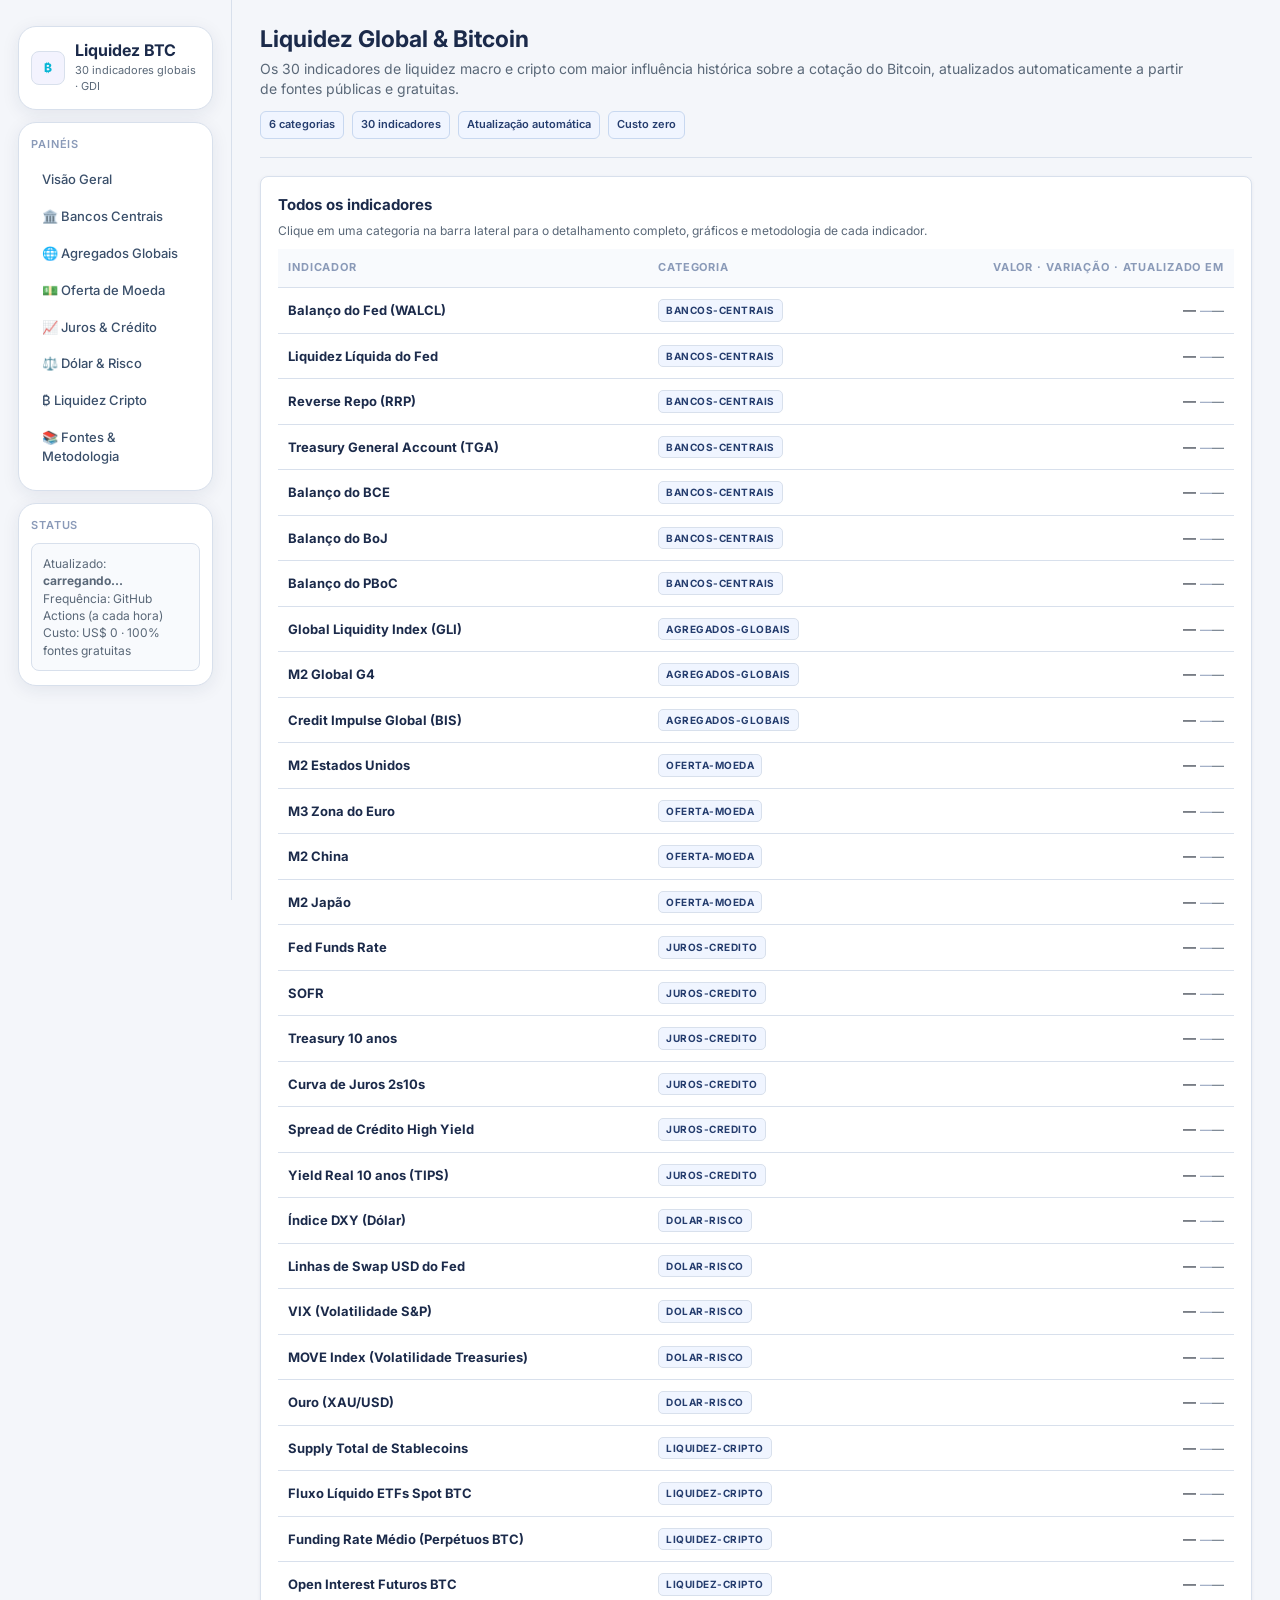
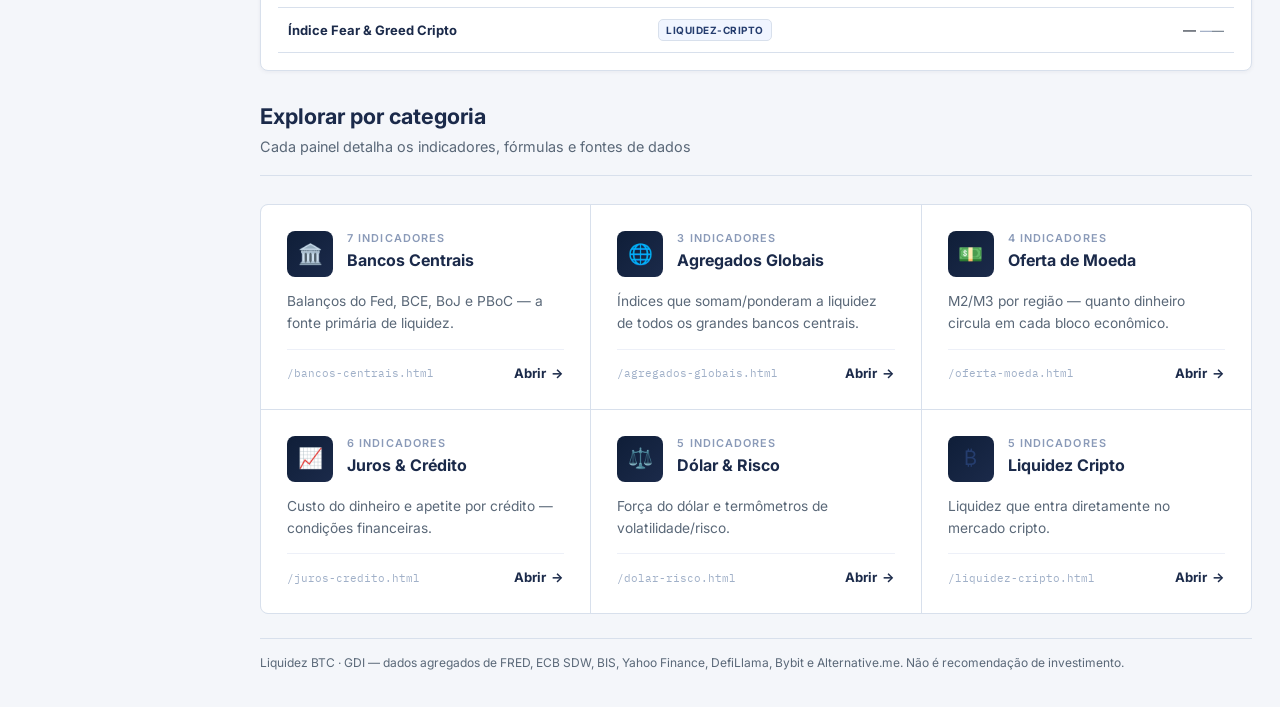
==== index.html @ 30fcf415 "Add files via upload" ====
<!DOCTYPE html>
<html lang="pt-BR">
<head>
<meta charset="UTF-8">
<meta name="viewport" content="width=device-width, initial-scale=1">
<title>Liquidez Global &amp; Bitcoin · GDI</title>
<link rel="stylesheet" href="./design/gdi.css">
<style>
  .layout{ min-height:100vh; }
  .sidebar{ position:sticky; top:0; height:100vh; }
  .master-table td.name{ font-weight:700; color:var(--label); }
  .cat-badge{
    display:inline-block; font-size:10px; font-weight:700; letter-spacing:.05em;
    text-transform:uppercase; padding:3px 7px; border-radius:5px;
    background:var(--surface-2); color:var(--blue); border:1px solid var(--border);
  }
</style>
</head>
<body data-page="overview">

<div class="layout">

  <aside class="sidebar">
    <div class="nav-group">
      <div class="brand">
        <div class="brand-badge">₿</div>
        <div>
          <h1>Liquidez BTC</h1>
          <p>30 indicadores globais · GDI</p>
        </div>
      </div>
    </div>

    <div class="nav-group">
      <div class="nav-title">Painéis</div>
      <nav class="nav">
        <a href="./index.html" data-nav="overview">Visão Geral</a>
        <a href="./bancos-centrais.html" data-nav="bancos-centrais">🏛️ Bancos Centrais</a>
        <a href="./agregados-globais.html" data-nav="agregados-globais">🌐 Agregados Globais</a>
        <a href="./oferta-moeda.html" data-nav="oferta-moeda">💵 Oferta de Moeda</a>
        <a href="./juros-credito.html" data-nav="juros-credito">📈 Juros &amp; Crédito</a>
        <a href="./dolar-risco.html" data-nav="dolar-risco">⚖️ Dólar &amp; Risco</a>
        <a href="./liquidez-cripto.html" data-nav="liquidez-cripto">₿ Liquidez Cripto</a>
        <a href="./fontes.html" data-nav="fontes">📚 Fontes &amp; Metodologia</a>
      </nav>
    </div>

    <div class="nav-group">
      <div class="nav-title">Status</div>
      <div class="notice">
        Atualizado: <strong id="last-update">carregando…</strong><br>
        Frequência: GitHub Actions (a cada hora)<br>
        Custo: US$ 0 · 100% fontes gratuitas
      </div>
    </div>
  </aside>

  <main class="main">

    <div class="page-hero">
      <div>
        <h2>Liquidez Global &amp; Bitcoin</h2>
        <p>Os 30 indicadores de liquidez macro e cripto com maior influência histórica sobre a cotação do Bitcoin, atualizados automaticamente a partir de fontes públicas e gratuitas.</p>
        <div class="meta-row">
          <span class="chip">6 categorias</span>
          <span class="chip">30 indicadores</span>
          <span class="chip">Atualização automática</span>
          <span class="chip">Custo zero</span>
        </div>
      </div>
    </div>

    <div class="section" style="padding:0 0 30px;">
      <div class="panel">
        <h4>Todos os indicadores</h4>
        <p class="small">Clique em uma categoria na barra lateral para o detalhamento completo, gráficos e metodologia de cada indicador.</p>
        <div class="table-wrap">
          <table class="master-table">
            <thead>
              <tr>
                <th>Indicador</th>
                <th>Categoria</th>
                <th class="num">Valor · Variação · Atualizado em</th>
              </tr>
            </thead>
            <tbody id="master-tbody">
              <!-- Linhas geradas via JS a partir de INDICATORS -->
            </tbody>
          </table>
        </div>
      </div>
    </div>

    <div class="section" style="padding:0;">
      <div class="section-inner" style="padding:0;">
        <div class="section-head">
          <div>
            <div class="section-h">Explorar por categoria</div>
            <p class="section-p">Cada painel detalha os indicadores, fórmulas e fontes de dados</p>
          </div>
        </div>
        <div class="cards-grid" id="category-cards">
          <!-- Cards gerados via JS a partir de CATEGORIES -->
        </div>
      </div>
    </div>

    <div class="footer-inner">
      Liquidez BTC · GDI — dados agregados de FRED, ECB SDW, BIS, Yahoo Finance, DefiLlama, Bybit e Alternative.me. Não é recomendação de investimento.
    </div>

  </main>
</div>

<script src="./assets/indicators.js"></script>
<script>
  const catMeta = {
    'bancos-centrais': { desc: 'Balanços do Fed, BCE, BoJ e PBoC — a fonte primária de liquidez.', icon: '🏛️' },
    'agregados-globais': { desc: 'Índices que somam/ponderam a liquidez de todos os grandes bancos centrais.', icon: '🌐' },
    'oferta-moeda': { desc: 'M2/M3 por região — quanto dinheiro circula em cada bloco econômico.', icon: '💵' },
    'juros-credito': { desc: 'Custo do dinheiro e apetite por crédito — condições financeiras.', icon: '📈' },
    'dolar-risco': { desc: 'Força do dólar e termômetros de volatilidade/risco.', icon: '⚖️' },
    'liquidez-cripto': { desc: 'Liquidez que entra diretamente no mercado cripto.', icon: '₿' },
  };

  // Master table — cada linha vira uma célula única com data-metric contendo
  // os três campos (value/delta/as_of) que o data_loader.js sabe preencher.
  const tbody = document.getElementById('master-tbody');
  INDICATORS.forEach((ind) => {
    const tr = document.createElement('tr');
    const td = document.createElement('td');
    td.className = 'name';
    td.textContent = ind.name;

    const tdCat = document.createElement('td');
    tdCat.innerHTML = `<span class="cat-badge">${ind.cat}</span>`;

    const tdVal = document.createElement('td');
    tdVal.className = 'num';
    tdVal.setAttribute('data-metric', ind.id);
    tdVal.setAttribute('data-unit', ind.unit);
    tdVal.innerHTML = `<span data-field="value">—</span> <span class="delta neu" data-field="delta">—</span>`;

    const tdAsOf = document.createElement('td');
    tdAsOf.innerHTML = `<span class="small" data-field="as_of">—</span>`;
    tdVal.appendChild(tdAsOf.firstElementChild);

    tr.appendChild(td);
    tr.appendChild(tdCat);
    tr.appendChild(tdVal);
    tbody.appendChild(tr);
  });

  // Category cards
  const catCards = document.getElementById('category-cards');
  CATEGORIES.forEach((cat) => {
    const count = INDICATORS.filter(i => i.cat === cat.key).length;
    const a = document.createElement('a');
    a.className = 'card-home';
    a.href = `./${cat.page}`;
    a.innerHTML = `
      <div class="card-top">
        <div class="card-icon">${cat.icon}</div>
        <div class="card-meta">
          <div class="card-tag">${count} indicadores</div>
          <div class="card-name">${cat.label}</div>
        </div>
      </div>
      <div class="card-desc">${catMeta[cat.key]?.desc || ''}</div>
      <div class="card-footer">
        <span class="card-path">/${cat.page}</span>
        <span class="card-cta">Abrir</span>
      </div>
    `;
    catCards.appendChild(a);
  });
</script>
<script src="./assets/data_loader.js"></script>
</body>
</html>
---- design/gdi.css ----
/* ═══════════════════════════════════════════════════════════════
   GDI Design System — gdi.css
   Versão unificada · autocontida · sem dependências externas
   Cobre: homepage, layout sidebar, trading desk, monitor, tabelas,
          cards, painéis, botões, chips, hero, footer, responsivo.
   Uso: <link rel="stylesheet" href="../design/gdi.css">
        (ajuste o caminho relativo conforme a profundidade do subsite)
══════════════════════════════════════════════════════════════ */

/* ── Fontes ────────────────────────────────────────────────── */
@import url('https://fonts.googleapis.com/css2?family=Inter:wght@400;500;600;700;800&family=IBM+Plex+Mono:wght@500;700&display=swap');

/* ── Tokens de design ───────────────────────────────────────── */
:root {
  /* Fundos */
  --bg:         #f4f6fa;
  --surface:    #ffffff;
  --surface-2:  #f0f5ff;
  --panel:      #ffffff;    /* alias para surface — usado no trading desk */
  --panel-2:    #f8fafd;

  /* Bordas */
  --border:     #d8e0ec;
  --line:       #d8e0ec;    /* alias para border — usado no monitor */
  --line-soft:  #e8eef8;

  /* Texto */
  --text:       #111928;
  --muted:      #5a6878;
  --label:      #1b2a4a;

  /* Semânticos */
  --green:      #16a34a;
  --red:        #dc2626;
  --blue:       #253d6e;
  --amber:      #d97706;

  /* Accent (indigo — usado no trading desk) */
  --accent:        rgba(99,102,241,.08);
  --accent-border: rgba(99,102,241,.20);
  --accent-solid:  #6366f1;
  --accent2:       #06b6d4;  /* cyan — badge da sidebar */

  /* Sombra e radius padrão */
  --shadow: 0 4px 18px rgba(27,42,74,.08);
  --radius: 18px;
}

/* ── Reset ─────────────────────────────────────────────────── */
*, *::before, *::after { box-sizing: border-box; margin: 0; padding: 0; }
html { scroll-behavior: smooth; }
body {
  font-family: 'Inter', 'Segoe UI', Arial, sans-serif;
  font-size: 14px;
  line-height: 1.45;
  background: var(--bg);
  color: var(--text);
}
a { color: var(--blue); text-decoration: none; }
a:hover { text-decoration: underline; }

/* ══════════════════════════════════════════════════════════════
   LAYOUT — sidebar + main
   Usado em: monitor/, trading_desk/ e qualquer subsite com nav lateral
   Header fixo total = 168px (ticker 42px + navbar 126px via navbar.js)
   Para sites SEM navbar.js, remova o min-height calc e o top das sidebars
══════════════════════════════════════════════════════════════ */
.layout {
  display: grid;
  grid-template-columns: 232px minmax(0, 1fr);
  min-height: calc(100vh - 168px);
}

/* Sidebar — padrão Monitor (offset só navbar = 126px) */
.sidebar {
  position: sticky;
  top: 126px;
  height: calc(100vh - 126px);
  overflow-y: auto;
  background: var(--bg);
  border-right: 1px solid var(--border);
  padding: 26px 18px;
}

/* Sidebar — Trading Desk (offset ticker + navbar = 168px) */
.sidebar.td-offset {
  top: 168px;
  height: calc(100vh - 168px);
}

/* Main content — Monitor */
.main {
  padding: 26px 28px 34px;
  min-width: 0;
  background: var(--bg);
}

/* Main content — Trading Desk */
.td-main {
  padding: 26px 28px 34px;
  min-width: 0;
  background: var(--bg);
}

/* ── Sidebar — Nav Groups ───────────────────────────────────── */
.nav-group {
  background: var(--surface);
  border: 1px solid var(--border);
  border-radius: var(--radius);
  box-shadow: var(--shadow);
  padding: 14px 12px;
}
.nav-group + .nav-group { margin-top: 12px; }
.sidebar .nav-group:first-child {
  min-height: 80px;
  display: flex;
  align-items: center;
}

/* ── Brand card (sidebar) ───────────────────────────────────── */
.brand { display: flex; gap: 10px; align-items: center; }
.brand-badge {
  width: 34px; height: 34px;
  border: 1px solid var(--border);
  border-radius: 8px;
  display: flex; align-items: center; justify-content: center;
  color: var(--accent2);
  font-weight: 800;
  font-size: 12px;
  background: var(--accent);
  flex-shrink: 0;
}
.brand h1 { font-size: 16px; margin: 0; line-height: 1.15; color: var(--label); }
.brand p  { margin: 4px 0 0; color: var(--muted); font-size: 11px; }

/* ── Nav links (sidebar) ────────────────────────────────────── */
.nav-title {
  font-size: 11px; font-weight: 600;
  text-transform: uppercase; letter-spacing: .08em;
  color: #8a9ab8; margin-bottom: 9px;
}
.nav a {
  display: block; font-size: 13px; font-weight: 500; color: #3a4f6a;
  padding: 7px 10px; border-radius: 4px; margin-bottom: 2px;
  border: 1px solid transparent; transition: all .15s; text-decoration: none;
}
.nav a:hover  { background: var(--surface-2); color: var(--label); text-decoration: none; }
.nav a.active { background: var(--label); color: #fff; pointer-events: none; }

/* Notice / Status box */
.notice {
  background: var(--panel-2); border: 1px solid var(--border);
  border-radius: 8px; padding: 11px; color: var(--muted); font-size: 12px;
}

/* ══════════════════════════════════════════════════════════════
   HOMEPAGE — Hero + Cards Grid
══════════════════════════════════════════════════════════════ */
.hero {
  background: linear-gradient(135deg, #1b2a4a 0%, #253d6e 60%, #1b2a4a 100%);
  padding: 36px 48px;
  position: relative;
  overflow: hidden;
}
.hero::before {
  content: '';
  position: absolute; right: -100px; top: -100px;
  width: 500px; height: 500px; border-radius: 50%;
  background: rgba(255,255,255,.04); pointer-events: none;
}
.hero-inner {
  max-width: 1280px; margin: 0 auto;
  display: grid; grid-template-columns: 1fr 240px; gap: 30px; align-items: center;
}
.hero-eyebrow {
  font-size: .62rem; font-weight: 600; letter-spacing: .18em;
  text-transform: uppercase; color: rgba(255,255,255,.45); margin-bottom: 9px;
}
.hero h1 {
  font-size: clamp(1.1rem, 2vw, 1.7rem); font-weight: 700;
  line-height: 1.1; letter-spacing: -.03em; color: #fff; margin-bottom: 9px;
}
.hero-sub {
  font-size: .82rem; color: rgba(255,255,255,.55);
  line-height: 1.6; margin-bottom: 16px; max-width: 500px;
}
.hero-actions { display: flex; gap: 7px; flex-wrap: wrap; }

.hero-btn-white {
  background: #fff; color: #1b2a4a;
  padding: 6px 13px; border-radius: 4px;
  font-size: .78rem; font-weight: 700; border: none; cursor: pointer; transition: all .18s;
}
.hero-btn-white:hover { background: #f0f4fa; }

.hero-btn-outline {
  border: 1.5px solid rgba(255,255,255,.35); color: #fff;
  padding: 5px 11px; border-radius: 4px;
  font-size: .76rem; font-weight: 500; background: transparent; cursor: pointer; transition: all .18s;
}
.hero-btn-outline:hover { border-color: rgba(255,255,255,.7); }

.hero-right {
  background: rgba(255,255,255,.07); border: 1px solid rgba(255,255,255,.12);
  border-radius: 8px; padding: 14px; display: flex; flex-direction: column; gap: 10px;
}
.stat-block { display: flex; flex-direction: column; gap: 2px; padding-bottom: 9px; border-bottom: 1px solid rgba(255,255,255,.10); }
.stat-block:last-child { border-bottom: none; padding-bottom: 0; }
.stat-num   { font-size: 1.1rem; font-weight: 700; color: #fff; letter-spacing: -.03em; }
.stat-label { font-size: .68rem; color: rgba(255,255,255,.45); font-weight: 500; }
.stat-change { font-size: .66rem; color: #4ade80; font-weight: 600; }

/* ── Section wrapper (homepage) ─────────────────────────────── */
.section { padding: 56px 48px; }
.section-inner { max-width: 1280px; margin: 0 auto; }
.section-head {
  display: flex; align-items: center; justify-content: space-between;
  margin-bottom: 28px; border-bottom: 1px solid var(--border); padding-bottom: 18px;
}
.section-h { font-size: 1.35rem; font-weight: 700; color: var(--label); }
.section-p { color: var(--muted); font-size: .9rem; margin-top: 4px; }
.section-action {
  font-size: .86rem; font-weight: 600; color: var(--label);
  display: flex; align-items: center; gap: 6px;
}
.section-action::after { content: '→'; }

/* ── Cards Grid (homepage — 3 colunas) ──────────────────────── */
.cards-grid {
  display: grid; grid-template-columns: repeat(3, 1fr);
  gap: 1px; background: var(--border);
  border: 1px solid var(--border); border-radius: 8px; overflow: hidden;
}
.card-home {
  background: var(--surface); padding: 26px;
  display: flex; flex-direction: column; gap: 14px;
  transition: background .18s; position: relative;
}
.card-home:hover { background: var(--surface-2); }
.card-top   { display: flex; align-items: flex-start; gap: 14px; }
.card-icon  {
  width: 46px; height: 46px; border-radius: 8px;
  background: linear-gradient(135deg, #0f1e38, #1b2a4a);
  display: grid; place-items: center; font-size: 1.25rem; flex-shrink: 0;
}
.card-meta  { flex: 1; }
.card-tag   {
  font-size: .68rem; font-weight: 600; letter-spacing: .1em;
  text-transform: uppercase; color: #8a9ab8; margin-bottom: 4px;
}
.card-name  { font-size: 1rem; font-weight: 700; color: var(--label); line-height: 1.2; }
.card-desc  { font-size: .86rem; color: var(--muted); line-height: 1.58; flex: 1; }
.card-footer {
  display: flex; align-items: center; justify-content: space-between;
  padding-top: 14px; border-top: 1px solid #edf0f8; margin-top: auto;
}
.card-path { font-size: .7rem; color: #a0b0c8; font-family: 'IBM Plex Mono', monospace; }
.card-cta  {
  font-size: .82rem; font-weight: 700; color: var(--label);
  display: flex; align-items: center; gap: 5px;
}
.card-cta::after { content: '→'; transition: transform .15s; }
.card-home:hover .card-cta::after { transform: translateX(4px); }

/* ══════════════════════════════════════════════════════════════
   CONTEÚDO INTERNO — Monitor, Trading Desk, subsites
══════════════════════════════════════════════════════════════ */

/* ── Hero de página interna ─────────────────────────────────── */
.page-hero {
  display: flex; align-items: flex-end; justify-content: space-between;
  gap: 18px; padding-bottom: 18px;
  border-bottom: 1px solid var(--line); margin-bottom: 18px;
}
.page-hero h2 { margin: 0 0 6px; font-size: 23px; line-height: 1.16; color: var(--label); }
.page-hero p  { margin: 0; color: var(--muted); max-width: 940px; }
.page-title {
  margin: 0 0 14px;
  font-size: clamp(2rem, 4vw, 3.4rem);
  line-height: 1; letter-spacing: -.04em; color: var(--label);
}

/* ── Chips / Pills / Meta ───────────────────────────────────── */
.meta-row { display: flex; gap: 8px; flex-wrap: wrap; margin-top: 12px; }
.chip {
  border: 1px solid #c8d8f0; border-radius: 6px; padding: 5px 8px;
  color: var(--blue); background: var(--surface-2); font-size: 11px; font-weight: 600;
}
.source-pill {
  display: inline-flex; border: 1px solid #c8d8f0; border-radius: 6px;
  padding: 4px 7px; color: var(--blue); font-size: 12px; background: var(--surface-2);
}
.pill {
  border: 1px solid var(--border); background: var(--accent); padding: 8px 12px;
  border-radius: 999px; font-weight: 700; font-size: .9rem; color: var(--accent-solid);
}

/* ── Subnav / Submenu (pill-style) ──────────────────────────── */
.subnav, .submenu {
  display: flex; flex-wrap: wrap; gap: 10px; margin-bottom: 14px;
}
.subnav a, .submenu a {
  text-decoration: none; border: 1px solid var(--border); border-radius: 999px;
  padding: 8px 14px; background: transparent;
  font-weight: 700; color: var(--text); transition: .15s ease;
}
.subnav a:hover, .submenu a:hover { background: var(--surface-2); border-color: var(--label); color: var(--label); }
.subnav a.active, .submenu a.active { background: var(--label); color: #fff; border-color: var(--label); }

/* ── Botões ─────────────────────────────────────────────────── */
.btn {
  display: inline-flex; align-items: center; justify-content: center;
  min-height: 34px; padding: 8px 11px; border-radius: 6px;
  border: 1px solid #d0d8e8; background: var(--surface); color: var(--label);
  font-weight: 650; transition: all .15s; cursor: pointer; text-decoration: none;
  appearance: none;
}
.btn:hover { border-color: var(--label); background: var(--surface-2); text-decoration: none; }

/* Variante pill (trading desk) */
.btn-pill {
  border-radius: 999px; padding: 10px 16px;
  border: 1px solid var(--border); background: var(--panel);
  color: var(--text); font-weight: 700;
}
.btn-pill:hover { background: var(--surface-2); border-color: var(--label); color: var(--label); }

/* ── Cards de Métricas (4 colunas — Monitor) ────────────────── */
.card-grid {
  display: grid; grid-template-columns: repeat(4, minmax(0,1fr));
  gap: 10px; margin: 0 0 20px;
}
.card {
  background: var(--surface); border: 1px solid var(--line);
  border-radius: 8px; padding: 13px;
  box-shadow: 0 1px 4px rgba(27,42,74,.06);
}
.card h3 {
  margin: 0 0 6px; color: var(--muted); font-size: 12px; font-weight: 650;
  text-transform: uppercase; letter-spacing: .05em;
}
.metric     { font-size: 22px; font-weight: 800; line-height: 1.1; color: var(--label); }
.metric small { font-size: 13px; color: var(--text); font-weight: 650; }
.delta      { margin-top: 7px; font-size: 12px; }
.delta.pos, .btc-change.pos, .positive { color: var(--green); }
.delta.neg, .btc-change.neg, .negative { color: var(--red); }
.delta.neu, .btc-change.neu, .neutral  { color: #8a9ab8; }

/* ── Painéis / Sections ─────────────────────────────────────── */
.panel, .section-block {
  background: var(--surface); border: 1px solid var(--line);
  border-radius: 8px; padding: 17px;
  box-shadow: 0 1px 4px rgba(27,42,74,.06);
}
.panel + .panel { margin-top: 18px; }
.panel h4 { margin: 0 0 6px; font-size: 15px; color: var(--label); }
.small    { font-size: 12px; color: var(--muted); }

/* ── Big Panel (trading desk) ───────────────────────────────── */
.big-panel {
  background: var(--panel); border: 1px solid var(--border); border-radius: var(--radius);
  box-shadow: var(--shadow); padding: 14px;
}
.section-title { font-weight: 800; font-size: 1.05rem; margin: 0 0 10px; color: var(--label); }
.section-header {
  display: flex; align-items: center; justify-content: space-between;
  gap: 12px; margin-bottom: 10px; flex-wrap: wrap;
}

/* ── Mini cards (trading desk) ──────────────────────────────── */
.mini-card {
  background: var(--panel); border: 1px solid var(--border); border-radius: var(--radius);
  box-shadow: var(--shadow); padding: 16px;
}
.mini-card h3 { margin: 0 0 12px; font-size: 1.1rem; color: var(--label); }

/* ── Tabelas ────────────────────────────────────────────────── */
.table-wrap { overflow: auto; margin-top: 10px; }
table { width: 100%; border-collapse: collapse; min-width: 900px; }
th, td {
  border-bottom: 1px solid var(--line); padding: 11px 10px;
  text-align: left; vertical-align: middle;
}
th {
  color: #8a9ab8; font-size: 11px; text-transform: uppercase;
  letter-spacing: .08em; white-space: nowrap; background: var(--panel-2);
}
td { font-size: 13px; color: var(--text); }
td.num, th.num { text-align: right; }
tr:hover td { background: var(--panel-2); }

/* Tabela estilo page-simple (trading desk) */
.page-simple table {
  background: var(--panel); border: 1px solid var(--border);
  border-radius: var(--radius); overflow: hidden; box-shadow: var(--shadow);
}
.page-simple th, .page-simple td { padding: 14px 16px; border-bottom: 1px solid var(--border); }
.page-simple th { font-size: .85rem; text-transform: uppercase; color: var(--muted); letter-spacing: .05em; }
.page-simple td.positive { color: var(--green); font-weight: 700; }
.page-simple td.negative { color: var(--red); font-weight: 700; }

/* ── Elementos de dados ─────────────────────────────────────── */
.operator   { font-weight: 800; color: var(--label); }
.sub        { display: block; color: var(--muted); font-size: 11px; margin-top: 2px; }
.btc-change { font-weight: 900; white-space: nowrap; }
.dot {
  width: 10px; height: 10px; border-radius: 50%; background: var(--green);
  box-shadow: 0 0 0 5px rgba(22,163,74,.10); flex: 0 0 auto;
}

/* ── Gráficos / Iframes ─────────────────────────────────────── */
.chart-wrap, .heatmap-wrap {
  aspect-ratio: 16/9; border-radius: 14px; overflow: hidden;
  background: var(--panel-2); border: 1px solid var(--border);
  min-height: 340px; position: relative;
}
.chart-fill, .chart-fill > div,
.chart-wrap iframe, .heatmap-wrap iframe {
  position: absolute !important; inset: 0;
  width: 100% !important; height: 100% !important; border: 0;
}
.chart-box {
  background: var(--panel-2); border: 1px solid var(--border);
  border-radius: var(--radius); overflow: hidden; box-shadow: var(--shadow);
}
#tvchart { width: 100%; height: 80vh; min-height: 720px; }

/* Chart slot grid (trading desk) */
.chart-grid-4, .chart-grid-6 {
  display: grid; grid-template-columns: 1fr 1fr; gap: 18px;
}
.chart-slot {
  background: var(--panel); border: 1px solid var(--border); border-radius: var(--radius);
  box-shadow: var(--shadow); overflow: hidden; min-width: 0;
}
.chart-slot .slot-head {
  padding: 14px 16px; border-bottom: 1px solid var(--border);
  font-weight: 800; font-size: 1rem; color: var(--label);
}
.chart-slot .slot-body {
  aspect-ratio: 16/9; background: var(--panel-2);
  display: flex; align-items: center; justify-content: center;
  color: var(--muted); padding: 24px; text-align: center; line-height: 1.5;
  position: relative;
}
.chart-slot .slot-body > div,
.chart-slot .slot-body iframe {
  position: absolute !important; inset: 0;
  width: 100% !important; height: 100% !important; border: 0;
}

/* Widget box */
.widget-box {
  border: 1px solid var(--border); border-radius: 14px;
  overflow: hidden; background: var(--panel-2); min-height: 280px;
}
.widget-box.tall { min-height: 320px; }

/* ── Big frame (iframe full-height trading desk) ────────────── */
.big-frame {
  width: 100%; height: 78vh; min-height: 760px;
  border: 0; border-radius: 14px; background: var(--panel-2);
}

/* ── Alertas ────────────────────────────────────────────────── */
.warn-note { margin-bottom: 10px; border-color: #fde68a; background: #fffbeb; color: #92400e; }
.bad-note  { margin-bottom: 10px; border-color: #fca5a5; background: #fef2f2; color: #991b1b; }
pre.code {
  white-space: pre-wrap; background: var(--panel-2);
  border: 1px solid var(--border); padding: 14px;
  border-radius: 8px; color: var(--label); font-size: 12px;
}

/* ── Footer ─────────────────────────────────────────────────── */
/* Footer de página interna */
.footer-inner {
  margin-top: 24px; padding-top: 14px;
  border-top: 1px solid var(--line);
  color: var(--muted); font-size: 12px; line-height: 1.6;
}
/* Footer da homepage */
.footer-home {
  background: var(--label); padding: 28px 48px;
  display: flex; align-items: center; justify-content: space-between;
  font-size: .8rem; color: rgba(255,255,255,.35);
}
.footer-logo { font-size: .92rem; font-weight: 700; color: rgba(255,255,255,.65); }
.footer-time {
  font-family: 'IBM Plex Mono', monospace;
  font-size: .78rem; color: rgba(255,255,255,.3);
}

/* ── Grids auxiliares ───────────────────────────────────────── */
.grid-2col { display: grid; grid-template-columns: 1fr 1fr; gap: 14px; }
.grid-2fr1fr { display: grid; grid-template-columns: 2fr 1fr; gap: 20px; align-items: start; }
.left-stack, .right-stack { display: grid; gap: 20px; align-items: start; }
.kv { display: grid; grid-template-columns: 150px 1fr; gap: 12px; }
.list { display: grid; gap: 8px; }
.list-item {
  padding: 11px; border: 1px solid var(--line);
  border-radius: 8px; background: var(--surface);
}
.metric-row {
  display: flex; justify-content: space-between; gap: 12px;
  padding: 10px 0; border-bottom: 1px solid var(--border);
}
.metric-row:last-child { border-bottom: 0; }
.quote-row {
  display: flex; justify-content: space-between; gap: 12px;
  padding: 14px 0; border-bottom: 1px solid var(--border);
}
quote-row:last-child { border-bottom: 0; }
.quote-row .label   { font-weight: 800; color: var(--label); }
.quote-row .meta    { display: block; color: var(--muted); font-size: .9rem; margin-top: 4px; }
.quote-row .value   { text-align: right; }
.quote-row .price   { font-weight: 800; }
.quote-row .change  { font-size: .9rem; margin-top: 4px; }

/* ── Container padrão (trading desk) ──────────────────────────── */
.container { max-width: 1800px; margin: auto; padding: 20px; }

/* ══════════════════════════════════════════════════════════
   RESPONSIVO
════════════════════════════════════════════════════════════ -->
@media (max-width: 1200px) {
  .grid-2fr1fr    { grid-template-columns: 1fr; }
  .chart-grid-4,
  .chart-grid-6   { grid-template-columns: 1fr; }
  .card-grid      { grid-template-columns: repeat(2, minmax(0,1fr)); }
  .big-frame      { height: 68vh; min-height: 600px; }
}
@media (max-width: 1100px) {
  .layout         { grid-template-columns: 1fr; }
  .sidebar        { position: relative; height: auto; top: 0; border-right: 0; border-bottom: 1px solid var(--border); }
  .grid-2col      { grid-template-columns: 1fr; }
  .card-grid      { grid-template-columns: repeat(2, minmax(0,1fr)); }
  .page-hero      { align-items: flex-start; flex-direction: column; }
}
@media (max-width: 940px) {
  .hero-inner     { grid-template-columns: 1fr; }
  .hero-right     { display: none; }
  .cards-grid     { grid-template-columns: 1fr 1fr; }
}
@media (max-width: 760px) {
  .container      { padding: 12px; }
}
@media (max-width: 640px) {
  .main, .td-main { padding: 18px; }
  .card-grid      { grid-template-columns: 1fr; }
  .kv             { grid-template-columns: 1fr; }
  .page-hero h2   { font-size: 20px; }
  table           { min-width: 760px; }
  #tvchart        { height: 72vh; min-height: 560px; }
}
@media (max-width: 580px) {
  .cards-grid     { grid-template-columns: 1fr; }
  .hero           { padding: 48px 20px; }
  .section        { padding: 36px 20px; }
  .footer-home    { padding: 20px; flex-direction: column; gap: 8px; }
}
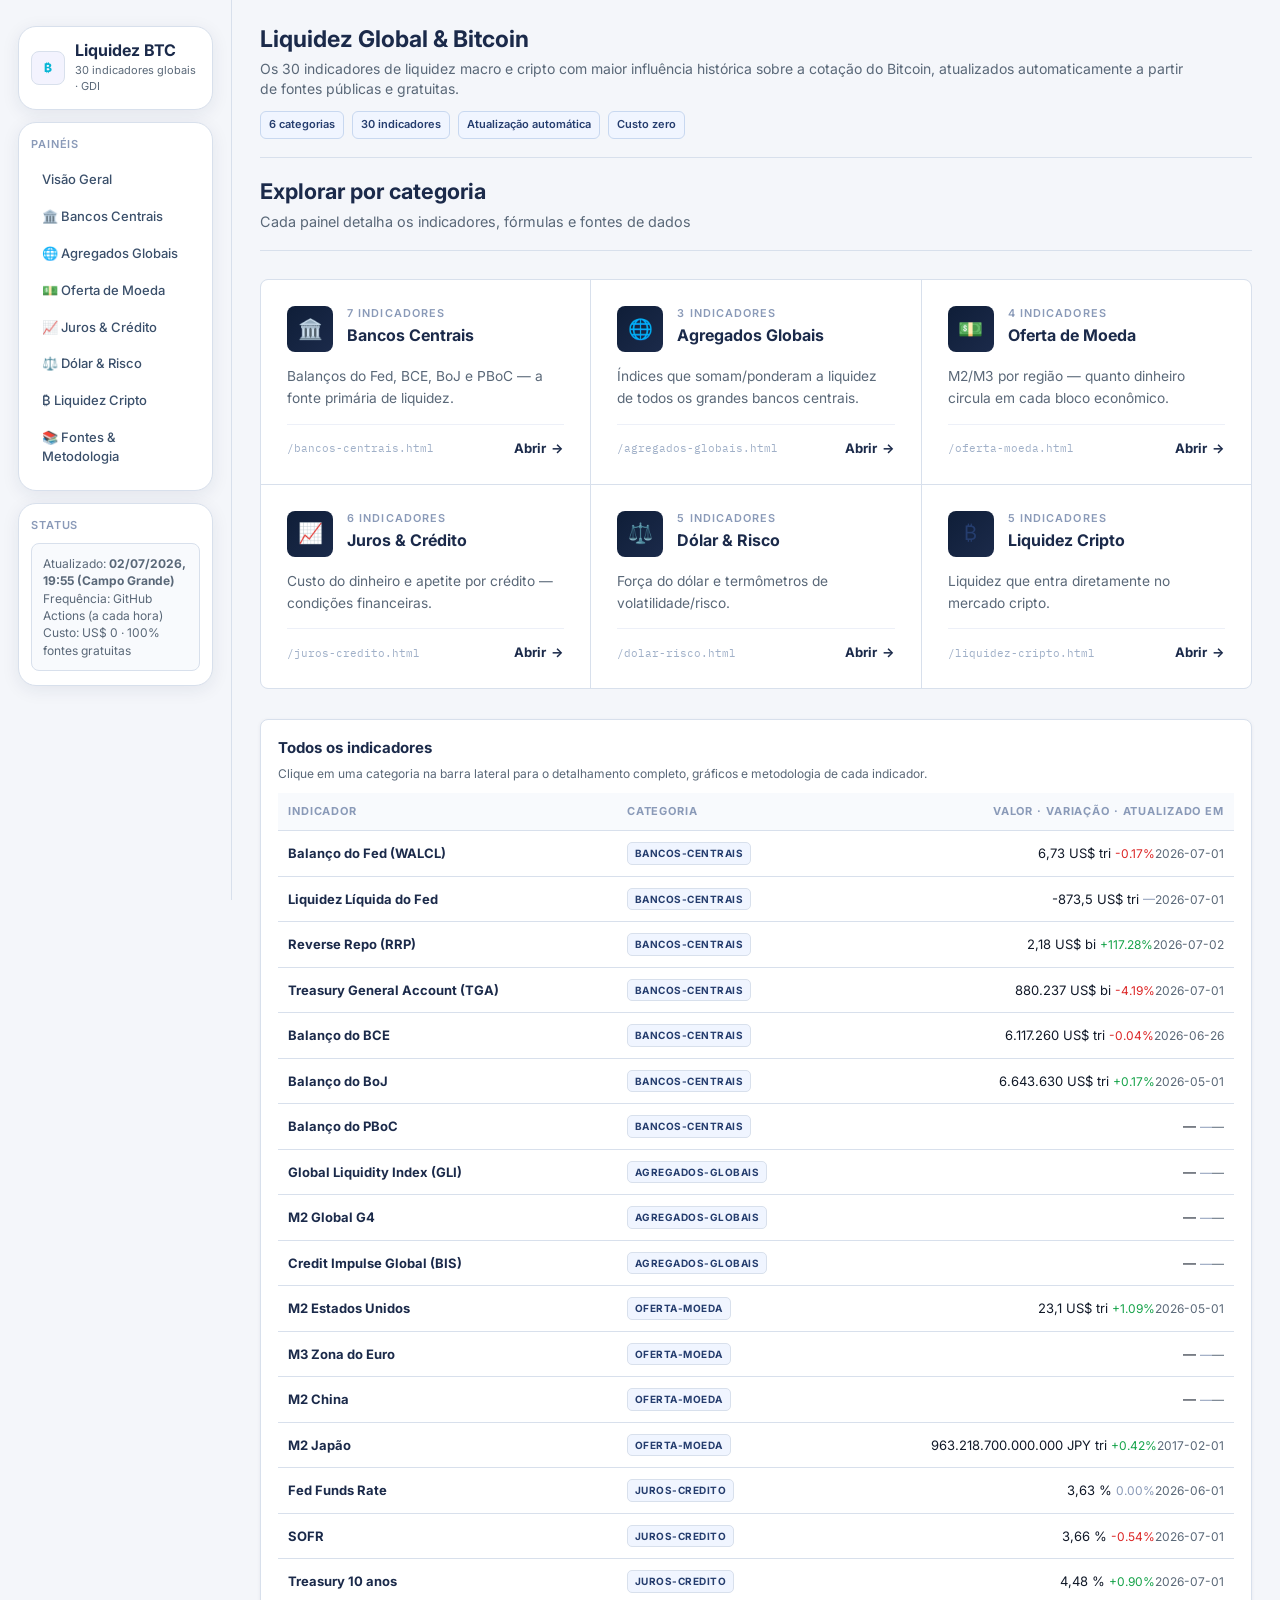
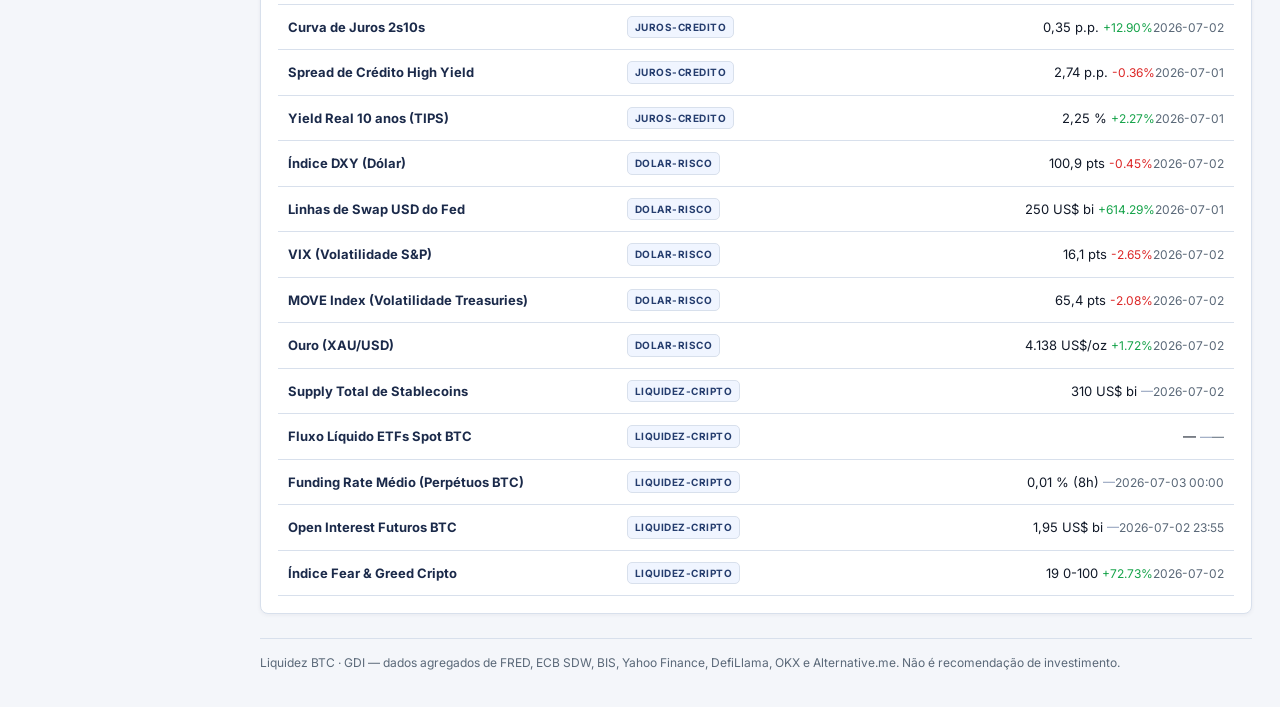
==== commit 5ad3fc03: "Refactor category section and update footer content Removed duplicate section for category explorati" ====
--- a/index.html
+++ b/index.html
@@ -71,6 +71,20 @@
     </div>
 
     <div class="section" style="padding:0 0 30px;">
+      <div class="section-inner" style="padding:0;">
+        <div class="section-head">
+          <div>
+            <div class="section-h">Explorar por categoria</div>
+            <p class="section-p">Cada painel detalha os indicadores, fórmulas e fontes de dados</p>
+          </div>
+        </div>
+        <div class="cards-grid" id="category-cards">
+          <!-- Cards gerados via JS a partir de CATEGORIES -->
+        </div>
+      </div>
+    </div>
+
+    <div class="section" style="padding:0;">
       <div class="panel">
         <h4>Todos os indicadores</h4>
         <p class="small">Clique em uma categoria na barra lateral para o detalhamento completo, gráficos e metodologia de cada indicador.</p>
@@ -91,22 +105,8 @@
       </div>
     </div>
 
-    <div class="section" style="padding:0;">
-      <div class="section-inner" style="padding:0;">
-        <div class="section-head">
-          <div>
-            <div class="section-h">Explorar por categoria</div>
-            <p class="section-p">Cada painel detalha os indicadores, fórmulas e fontes de dados</p>
-          </div>
-        </div>
-        <div class="cards-grid" id="category-cards">
-          <!-- Cards gerados via JS a partir de CATEGORIES -->
-        </div>
-      </div>
-    </div>
-
     <div class="footer-inner">
-      Liquidez BTC · GDI — dados agregados de FRED, ECB SDW, BIS, Yahoo Finance, DefiLlama, Bybit e Alternative.me. Não é recomendação de investimento.
+      Liquidez BTC · GDI — dados agregados de FRED, ECB SDW, BIS, Yahoo Finance, DefiLlama, OKX e Alternative.me. Não é recomendação de investimento.
     </div>
 
   </main>
